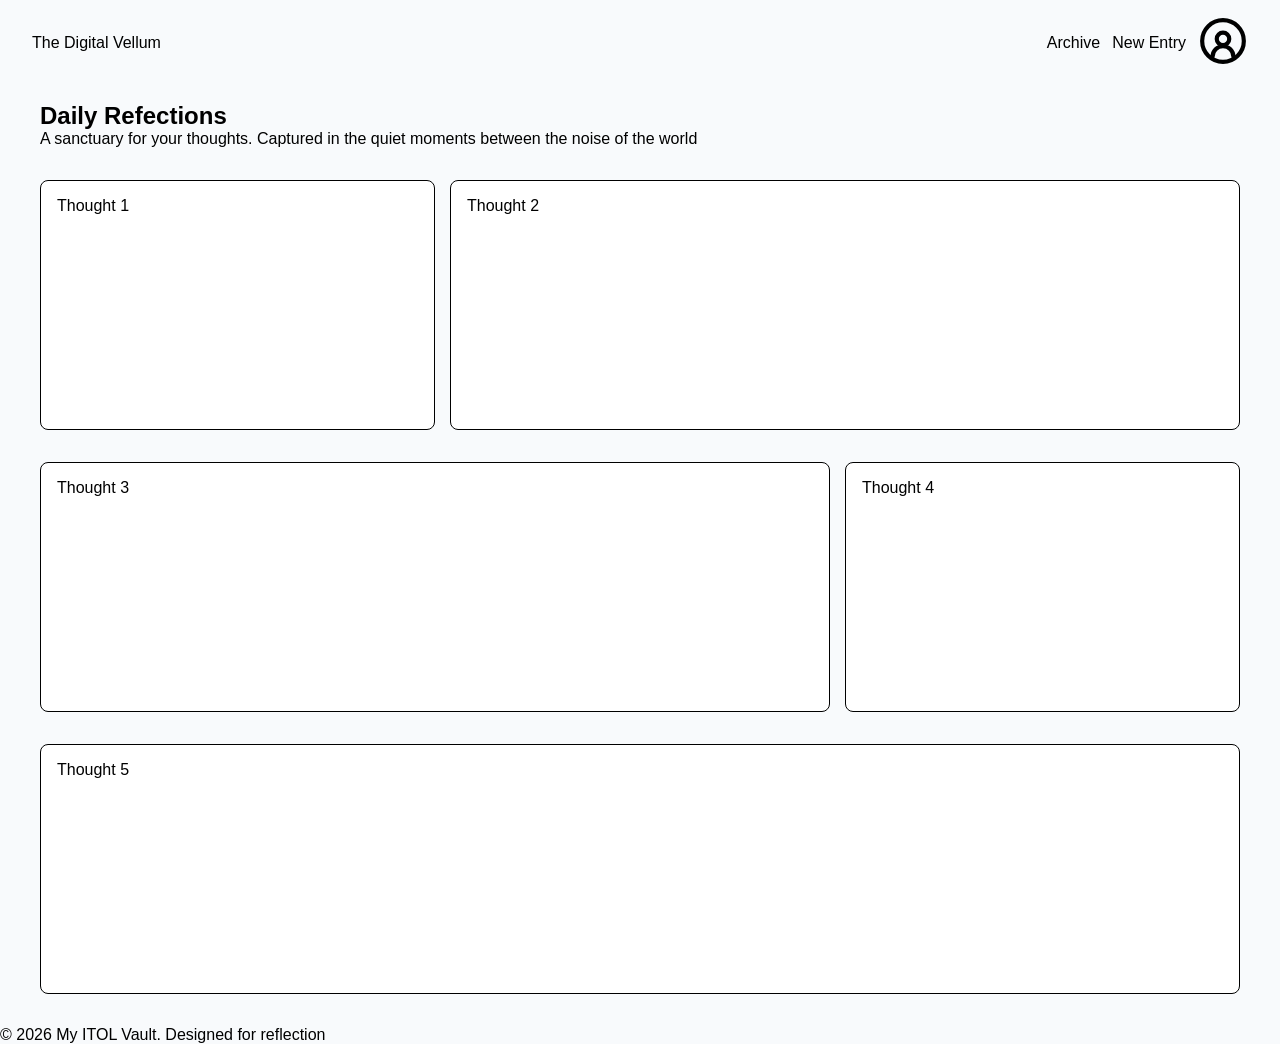
==== index.html @ 7866dc0d "created index.html basic layout" ====
<!DOCTYPE html>
<html lang="en">
<head>
    <meta charset="UTF-8">
    <meta name="viewport" content="width=device-width, initial-scale=1.0">
    <title>ITOL Vault</title>
    <link rel="stylesheet" href="./style.css">
</head>
<body>
    <header>
        <div class="header-text">The Digital Vellum</div>
        <nav>
            <ul>
                <li><a href=#>Archive</a></li>
                <li><a href=#>New Entry</a></li>
                <li>
                    <a href=#>
                        <svg xmlns="http://w3.org" 
                             viewBox="0 0 24 24" 
                             width="50" height="50" 
                             fill="none" stroke="currentColor" 
                             stroke-width="2" stroke-linecap="round" 
                             stroke-linejoin="round">
                            <!-- Outer Frame Circle -->
                            <circle cx="12" cy="12" r="10" />
  
                            <!-- Head -->
                            <circle cx="12" cy="11" r="3" />
  
                            <!-- Shoulders / Torso inside the frame -->
                            <path d="M7 19.5a5 5 0 0 1 10 0" />
                        </svg>
                    </a>
                </li>
            </ul>
        </nav>
    </header>
    <main>
        <section class="thoughts-container">
        <h1>Daily Refections</h1>
        <div>A sanctuary for your thoughts. 
            Captured in the quiet moments between 
            the noise of the world
        </div>
        <div >
            <div class="thoughts-grid line-one">
                <div class="thought-card">
                    <div class="thought-title">Thought 1</div>
                    <div class="thought-body"></div>
                </div>
                <div class=thought-card>
                    <div class="thought-title">Thought 2</div>
                    <div class="thought-body"></div>
                </div>
            </div>
            
            <div class="thoughts-grid line-two">
                <div class="thought-card">
                    <div class="thought-title">Thought 3</div>
                    <div class="thought-body"></div>
                </div>
                <div class=thought-card>
                    <div class="thought-title">Thought 4</div>
                    <div class="thought-body"></div>

                </div>
            </div>
            
            <div class="thoughts-grid line-three">
                <div class="thought-card">
                    <div class="thought-title">Thought 5</div>
                    <div class="thought-body"></div>

                </div>
            </div>
            
        </section>

        <section>

        </section>


    </main>
    <footer>
        <div>&copy; 2026 My ITOL Vault. Designed for reflection </div>
    </footer>
    
</body>
</html>
---- style.css ----
*{
    margin:0;
    padding:0;
    box-sizing: border-box;
}

body{
    background-color:#f8fafc ;
    font-family: Verdana, Geneva, Tahoma, sans-serif;
}

header{
    margin:1rem 2rem;
    display:flex;
    align-items: center;
    
}
.header-text{
    flex: 1 1 0%;
    color:black;
    font-weight: 500;
}

nav{
    
    
}

nav ul {
    display:flex;
    gap:12px;
    align-items: center;
    list-style: none;
}

nav a{
    text-decoration: none;
    font-family: Verdana, Geneva, Tahoma, sans-serif;
    color:black;
    font-weight: 500;
}

h1{
    
    color:black;
    font-weight: 800;
    font-size:x-large;
}

.thoughts-container{
    margin:2rem auto;
    max-width:1200px;
}

.thoughts-grid{
    display:grid;
    grid-auto-rows: minmax(250px, auto);
    margin:2rem 0;
    

    
}

.line-one{
    grid-template-columns: 1fr 2fr;
    gap:15px;
 
}

.line-two{
    grid-template-columns: 2fr 1fr;
    gap:15px;
}

.line-three{
    grid-column: span 2;
}

.thought-card{
    background-color: white;
    border-style: solid;
    border-width: 1px;
    border-radius: 8px;
    padding:1rem;
   
}
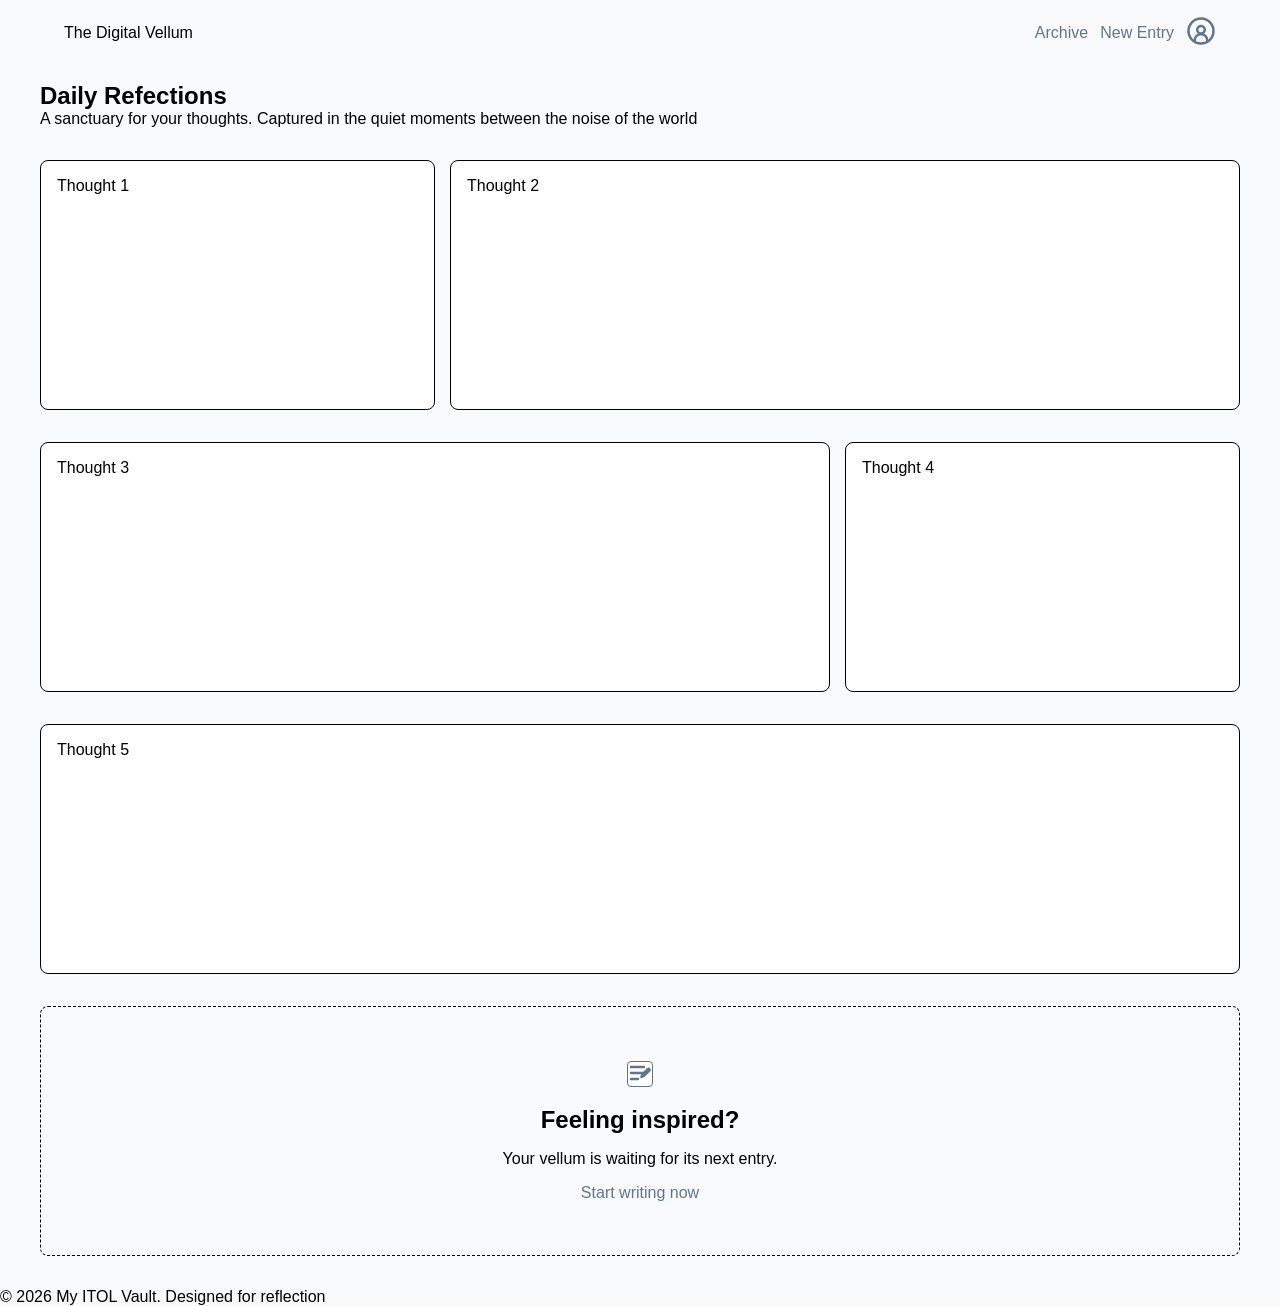
==== commit 6d845078: "Finished all pages and styling" ====
--- a/index.html
+++ b/index.html
@@ -11,14 +11,16 @@
         <div class="header-text">The Digital Vellum</div>
         <nav>
             <ul>
-                <li><a href=#>Archive</a></li>
-                <li><a href=#>New Entry</a></li>
+                <li><a href="vault.html" class="nav-link">Archive</a></li>
+                <li><a href="new-entry.html" class="nav-link">New Entry</a></li>
                 <li>
-                    <a href=#>
+                    <a href="#" class="project-icon">
                         <svg xmlns="http://w3.org" 
                              viewBox="0 0 24 24" 
-                             width="50" height="50" 
-                             fill="none" stroke="currentColor" 
+                             width="30" 
+                             height="30" 
+                             fill="none" 
+                             stroke="currentColor" 
                              stroke-width="2" stroke-linecap="round" 
                              stroke-linejoin="round">
                             <!-- Outer Frame Circle -->
@@ -76,8 +78,36 @@
             
         </section>
 
-        <section>
-
+        <section class="thoughts-container">
+            <div class="home-new-thought">
+                
+                <div>
+                    <a href="new-entry.html" class="project-icon-badge">
+                        <svg xmlns="http://w3.org" 
+                            width="24" 
+                            height="24" 
+                            viewBox="0 0 24 24" 
+                            fill="none" 
+                            stroke="currentColor" 
+                            stroke-width="2.5" 
+                            stroke-linecap="round" 
+                            stroke-linejoin="round" 
+                            class="project-icon">
+                            
+                            <!-- Staggered horizontal text lines (Top & middle are long, bottom is short) -->
+                            <line x1="3" y1="5" x2="16" y2="5"></line>
+                            <line x1="3" y1="11" x2="16" y2="11"></line>
+                            <line x1="3" y1="17" x2="10" y2="17"></line>
+                            
+                            <!-- Sharp angled pencil sitting in the bottom-right gap -->
+                            <path d="M14.5 12.5l5.5-5.5a1 1 0 0 1 1.4 1.4l-5.5 5.5-2.5 1 1-2.5z"></path>
+                        </svg>
+                    </a>
+                </div>
+                <div><h2>Feeling inspired?</h2></div>
+                <div>Your vellum is waiting for its next entry.</div>
+                <div><a href="new-entry.html" class="nav-link">Start writing now</a></div>
+            </div>
         </section>
 
 
--- a/style.css
+++ b/style.css
@@ -11,6 +11,7 @@
 
 header{
     margin:1rem 2rem;
+    padding:0 2rem;
     display:flex;
     align-items: center;
     
@@ -33,11 +34,41 @@
     list-style: none;
 }
 
-nav a{
+.nav-link{
     text-decoration: none;
     font-family: Verdana, Geneva, Tahoma, sans-serif;
+    color:#64748b;
+    font-weight: 500;
+}
+
+.nav-link:hover{
+    text-decoration: underline;
+    text-decoration-thickness: 2px;
+    text-underline-offset: 8px;
     color:black;
-    font-weight: 500;
+    font-weight: 600;
+
+}
+
+.project-icon-badge{
+    display:inline-flex;
+    align-items: center;
+    justify-content: center;
+    border-width: 1px;
+    border-style: solid;
+    border-radius:4px;
+    border-color: #64748b;
+    background-color: white;
+}
+
+.project-icon{
+    
+    color:#64748b;
+}
+
+.project-icon:hover{
+    color:black;
+    font-weight: 600;
 }
 
 h1{
@@ -83,4 +114,20 @@
     border-radius: 8px;
     padding:1rem;
    
-}+}
+
+.home-new-thought{
+    width:100%;
+    min-height: 250px;
+    margin: 2rem  0;
+    border-style: dashed;
+    border-width: 1px;
+    border-radius:8px;
+    display:flex;
+    flex-direction: column;
+    gap:16px;
+    align-items: center;
+    justify-content: center;
+
+}
+
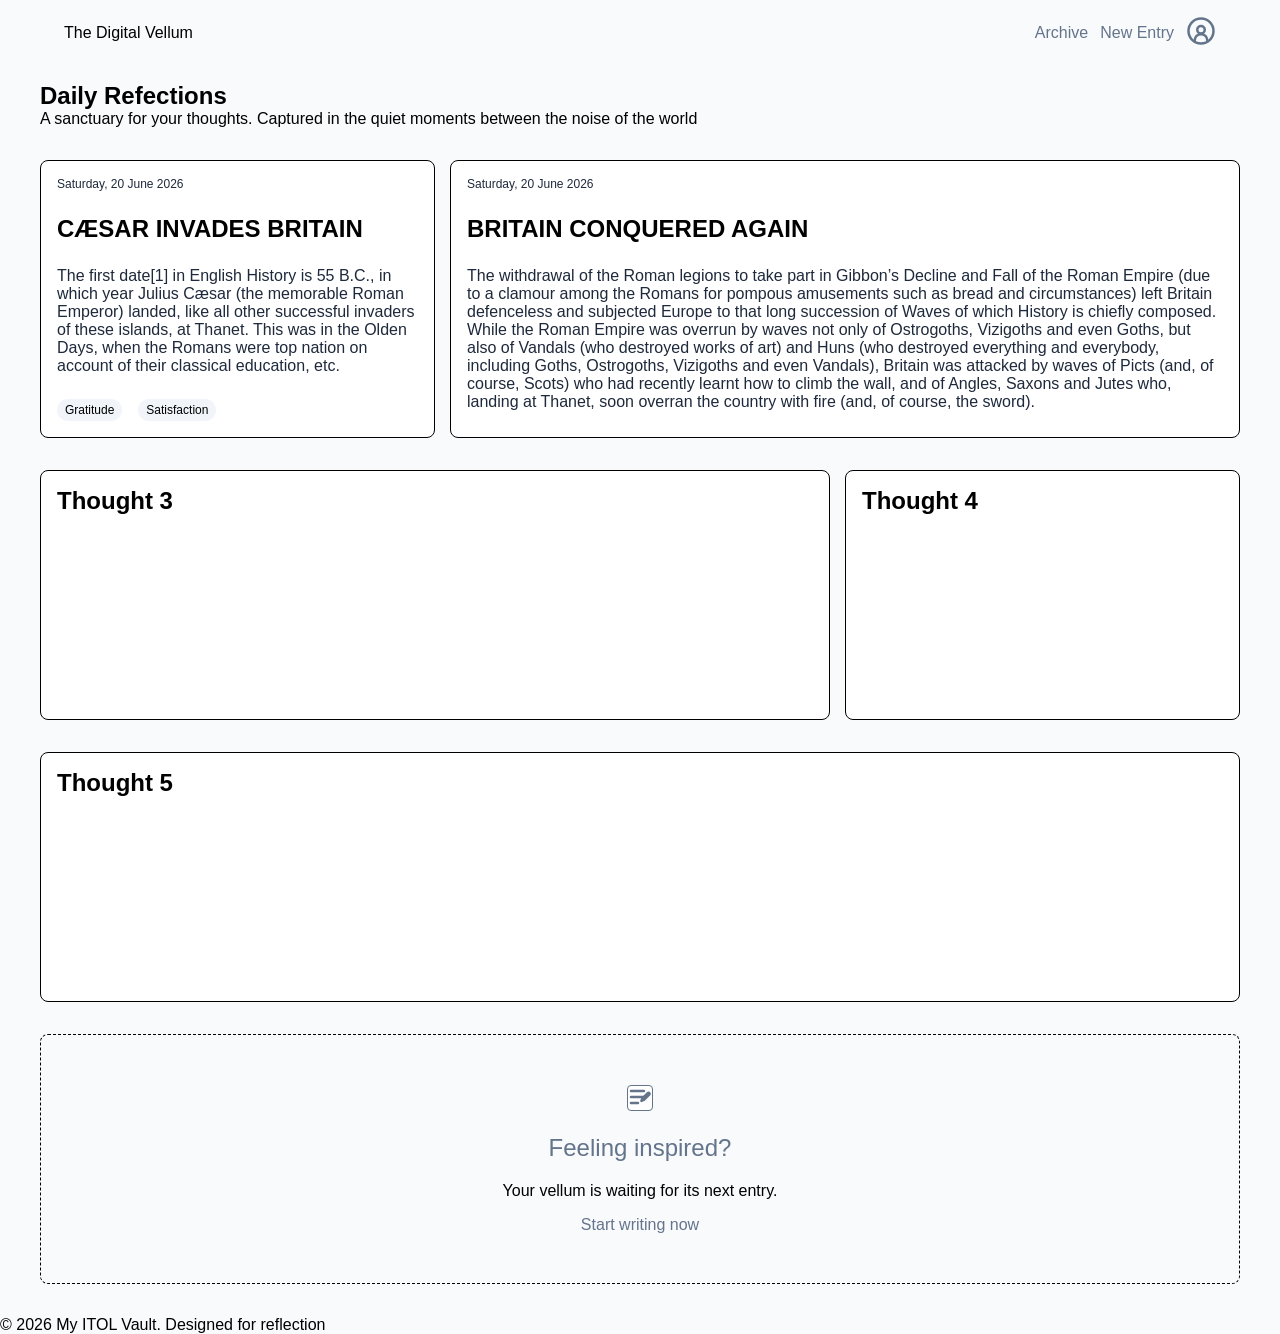
==== commit fcd70a15: "started adding mood buttons and logic" ====
--- a/index.html
+++ b/index.html
@@ -46,13 +46,26 @@
         </div>
         <div >
             <div class="thoughts-grid line-one">
+                
                 <div class="thought-card">
-                    <div class="thought-title">Thought 1</div>
-                    <div class="thought-body"></div>
+                    <div id="thought-date" class="thought-date">Saturday, 20 June 2026</div>
+                    <div class="thought-title">CÆSAR INVADES BRITAIN</div>
+                    <div class="thought-body">The first date⁠[1] in English History is 55 B.C., 
+                        in which year Julius Cæsar (the memorable Roman Emperor) landed, 
+                        like all other successful invaders of these islands, at Thanet. 
+                        This was in the Olden Days, when the Romans were top nation on account of 
+                        their classical education, etc.</div>
+                    <div class="tag-container">
+                        <div class="tag-button">Gratitude</div>
+                        <div class="tag-button">Satisfaction</div>
+                    </div>
                 </div>
+
                 <div class=thought-card>
-                    <div class="thought-title">Thought 2</div>
-                    <div class="thought-body"></div>
+                    <div id="thought-date" class="thought-date">Saturday, 20 June 2026</div>
+                    <div class="thought-title">BRITAIN CONQUERED AGAIN</div>
+                    <div class="thought-body">The withdrawal of the Roman legions to take part in Gibbon’s Decline and Fall of the Roman Empire (due to a clamour among the Romans for pompous amusements such as bread and circumstances) left Britain defenceless and subjected Europe to that long succession of Waves of which History is chiefly composed. While the Roman Empire was overrun by waves not only of Ostrogoths, Vizigoths and even Goths, but also of Vandals (who destroyed works of art) and Huns (who destroyed everything and everybody, including Goths, Ostrogoths, Vizigoths and even Vandals), Britain was attacked by waves of Picts (and, of course, Scots) who had recently learnt how to climb the wall, and of Angles, Saxons and Jutes who, landing at Thanet, soon overran the country with fire (and, of course, the sword).</div>
+                </div>
                 </div>
             </div>
             
--- a/style.css
+++ b/style.css
@@ -1,3 +1,4 @@
+/*GLOBAL*/
 *{
     margin:0;
     padding:0;
@@ -9,6 +10,7 @@
     font-family: Verdana, Geneva, Tahoma, sans-serif;
 }
 
+/*HEADER AND NAVIGATION*/
 header{
     margin:1rem 2rem;
     padding:0 2rem;
@@ -78,18 +80,20 @@
     font-size:x-large;
 }
 
+/*INDEX PAGE*/
+
 .thoughts-container{
     margin:2rem auto;
     max-width:1200px;
 }
+
+/*LAYOUT*/
 
 .thoughts-grid{
     display:grid;
     grid-auto-rows: minmax(250px, auto);
     margin:2rem 0;
     
-
-    
 }
 
 .line-one{
@@ -107,14 +111,49 @@
     grid-column: span 2;
 }
 
+/*CARD STYLING*/
 .thought-card{
     background-color: white;
     border-style: solid;
     border-width: 1px;
     border-radius: 8px;
     padding:1rem;
+    display:flex;
+    flex-direction: column;
+    gap:24px;
    
 }
+
+.thought-date{
+    color:#1e293b;
+    font-size: 0.75rem;
+}
+
+.thought-title{
+    font-weight: 600;
+    font-size: 1.5rem;
+
+}
+
+.thought-body{
+    color: #1e293b;
+    font-size:1rem;
+}
+
+.tag-container{
+    display:flex;
+    gap:1rem;
+}
+
+.tag-button{
+    background-color:#f1f5f9;
+    color: black;
+    border-radius:999px;
+    padding:0.25rem 0.5rem;
+    font-size: 0.75rem ;
+}
+
+/*LAST SECTION NEW THOUGHT LINK*/
 
 .home-new-thought{
     width:100%;
@@ -131,3 +170,164 @@
 
 }
 
+/*INPUT FORM*/
+
+.input-container{
+    display:flex;
+    margin:auto;
+    max-width:2000px;
+
+}
+
+.thought-column{
+    max-width: 250px;
+}
+
+.blank{
+    height:160px;
+    
+}
+
+.thought-input{
+    text-align:right;
+    color:#cbd5e1;
+    padding:0 1rem;
+    font-size: small;
+    margin-top: 1rem;
+}
+.input-form{
+    display:flex;
+    flex-direction: column;
+    gap:12px;
+}
+
+.entry-title-container{
+    
+    border-left-width: 2px;
+    border-left-style: solid;
+    border-left-color: #64748b;
+    
+}
+
+h2{
+    color:#64748b;
+    font-weight: 500;
+    padding:0.25rem 0.5rem;
+}
+
+.entry-title{
+    color:#64748b;
+    font-size: 48px;
+    border-style: none;
+    background-color: none;
+    margin-top: 8px;
+    padding:0.25rem 0.5rem;
+}
+
+.entry-text{
+    width:100%;
+    min-height:350px;
+    font-size: large;
+    padding:0.25rem;
+    border-radius: 8px;
+}
+
+.entry-tag-btn-container{
+    display:inline-flex;
+    align-items: center;
+    gap:0.5rem;
+    background-color: #1e293b;
+    border-radius: 999px;
+    padding:0.25rem 0.75rem;
+    width:max-content;
+    color:white;
+}
+
+.entry-tag-btn{
+    background-color: transparent;
+    border:none;
+    color:white;
+    padding:0;
+    cursor:pointer;
+}
+
+.entry-tag-delete{
+    display:flex;
+    align-items: center;
+    justify-content: center;
+    background-color: white;
+    color:red;
+    border-radius:50%;
+    width:1.25rem;
+    height:1.25rem;
+    padding:0;
+    cursor:pointer;
+    font-size:0.75rem;
+}
+
+.btn-container{
+    display:flex;
+    gap:24px;
+    align-self: flex-end;
+   
+
+}
+
+.btn{
+    width:120px;
+    height:30px;
+    color:white;
+    background-color: black;
+    cursor:pointer;
+    border-radius: 8px;
+
+}
+
+.btn-1{
+    color:black;
+    font-weight: 500;
+    border:none;
+    cursor:pointer;
+     background-color:#f8fafc;
+}
+
+#mood-dialog{
+    position: fixed;
+    margin: 0!important;
+    top: 50%;
+    left: 50%;
+    transform: translate(-50%, -50%);
+    border: none;
+    border-radius: 12px;
+    padding: 24px;
+    box-shadow: 0 10px 25px rgba(0, 0, 0, 0.2);
+    background-color: #ffffff;
+    z-index: 9999;
+}
+
+/*ARCHIVE PAGE*/
+
+.archive-container{
+    max-width:1000px;
+    margin:auto;
+    display:flex;
+    flex-direction: column;
+    gap:3rem;
+
+}
+
+.archive-header{
+    display:flex;
+    flex-direction: column;
+    gap:1rem;
+    max-width:400px;
+}
+
+.archive-date-container{
+
+    display:flex;
+    align-items: center;
+    gap:1rem;
+
+}
+
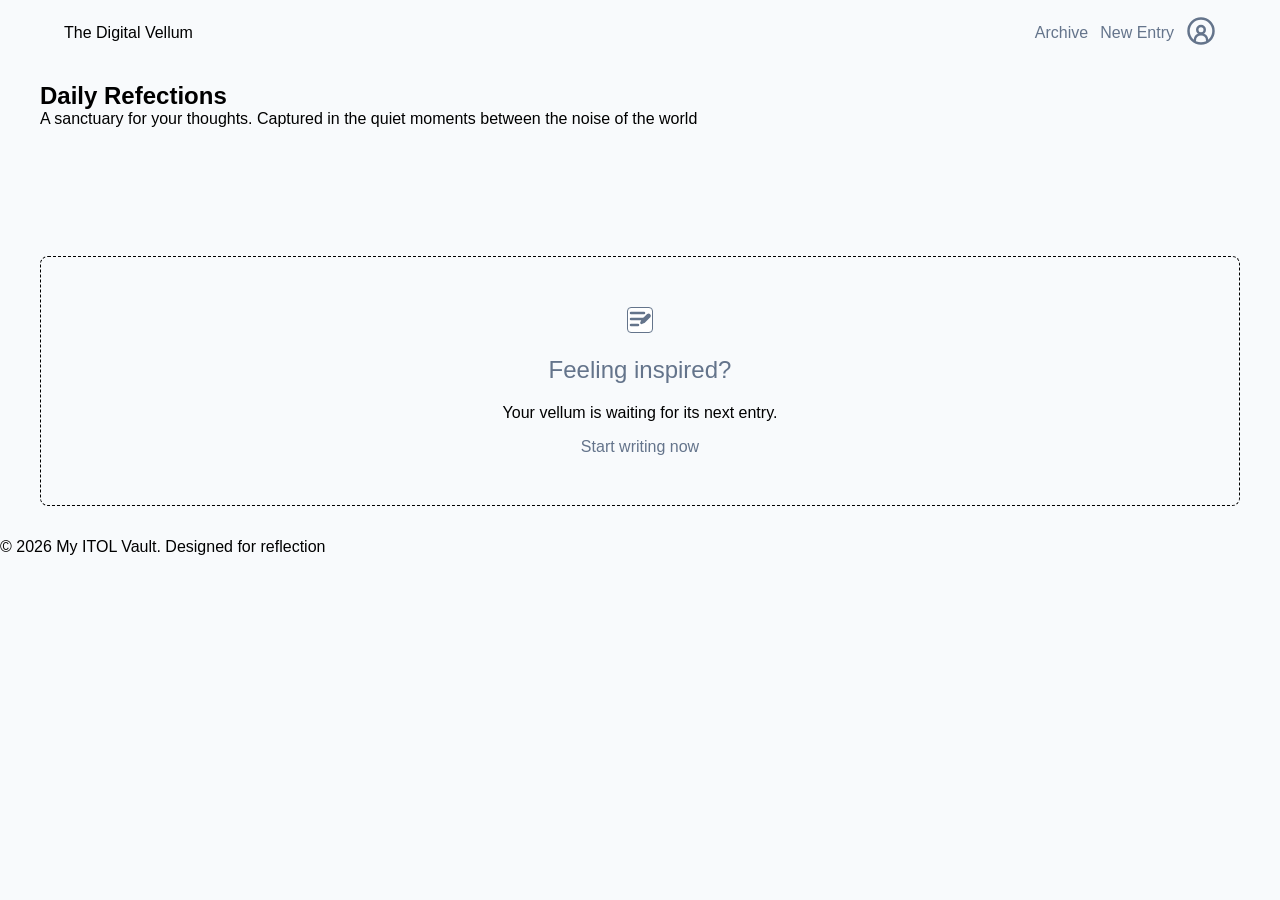
==== commit 07126c87: "Improved styling wrote logic to dispaly thoughts" ====
--- a/index.html
+++ b/index.html
@@ -46,47 +46,15 @@
         </div>
         <div >
             <div class="thoughts-grid line-one">
-                
-                <div class="thought-card">
-                    <div id="thought-date" class="thought-date">Saturday, 20 June 2026</div>
-                    <div class="thought-title">CÆSAR INVADES BRITAIN</div>
-                    <div class="thought-body">The first date⁠[1] in English History is 55 B.C., 
-                        in which year Julius Cæsar (the memorable Roman Emperor) landed, 
-                        like all other successful invaders of these islands, at Thanet. 
-                        This was in the Olden Days, when the Romans were top nation on account of 
-                        their classical education, etc.</div>
-                    <div class="tag-container">
-                        <div class="tag-button">Gratitude</div>
-                        <div class="tag-button">Satisfaction</div>
-                    </div>
-                </div>
-
-                <div class=thought-card>
-                    <div id="thought-date" class="thought-date">Saturday, 20 June 2026</div>
-                    <div class="thought-title">BRITAIN CONQUERED AGAIN</div>
-                    <div class="thought-body">The withdrawal of the Roman legions to take part in Gibbon’s Decline and Fall of the Roman Empire (due to a clamour among the Romans for pompous amusements such as bread and circumstances) left Britain defenceless and subjected Europe to that long succession of Waves of which History is chiefly composed. While the Roman Empire was overrun by waves not only of Ostrogoths, Vizigoths and even Goths, but also of Vandals (who destroyed works of art) and Huns (who destroyed everything and everybody, including Goths, Ostrogoths, Vizigoths and even Vandals), Britain was attacked by waves of Picts (and, of course, Scots) who had recently learnt how to climb the wall, and of Angles, Saxons and Jutes who, landing at Thanet, soon overran the country with fire (and, of course, the sword).</div>
-                </div>
-                </div>
+            <!--Dynamic Content-->
             </div>
             
             <div class="thoughts-grid line-two">
-                <div class="thought-card">
-                    <div class="thought-title">Thought 3</div>
-                    <div class="thought-body"></div>
-                </div>
-                <div class=thought-card>
-                    <div class="thought-title">Thought 4</div>
-                    <div class="thought-body"></div>
-
-                </div>
+            <!--Dynamic Content-->
             </div>
             
             <div class="thoughts-grid line-three">
-                <div class="thought-card">
-                    <div class="thought-title">Thought 5</div>
-                    <div class="thought-body"></div>
-
-                </div>
+            <!--Dynamic Content-->
             </div>
             
         </section>
@@ -128,6 +96,8 @@
     <footer>
         <div>&copy; 2026 My ITOL Vault. Designed for reflection </div>
     </footer>
+    <script src="./app.js"></script>
+    <script src="./home.js"></script>
     
 </body>
 </html>
--- a/style.css
+++ b/style.css
@@ -97,14 +97,16 @@
 }
 
 .line-one{
+    grid-template-columns: 2fr 1fr;
+    gap:15px;
+    direction: rtl;
+ 
+}
+
+.line-two{
     grid-template-columns: 1fr 2fr;
     gap:15px;
- 
-}
-
-.line-two{
-    grid-template-columns: 2fr 1fr;
-    gap:15px;
+    direction: rtl;
 }
 
 .line-three{
@@ -215,6 +217,8 @@
     padding:0.25rem 0.5rem;
 }
 
+
+
 .entry-title{
     color:#64748b;
     font-size: 48px;
@@ -224,34 +228,26 @@
     padding:0.25rem 0.5rem;
 }
 
-.entry-text{
-    width:100%;
-    min-height:350px;
-    font-size: large;
-    padding:0.25rem;
-    border-radius: 8px;
-}
-
-.entry-tag-btn-container{
-    display:inline-flex;
+.mood-container{
+    display:flex;
+    flex-direction: row-reverse;
+    gap:8px;
+    align-items: center;
+}
+
+.mood-tag{
+    
+    display:flex;
     align-items: center;
     gap:0.5rem;
-    background-color: #1e293b;
+    background-color:#64748b;
     border-radius: 999px;
     padding:0.25rem 0.75rem;
     width:max-content;
     color:white;
 }
 
-.entry-tag-btn{
-    background-color: transparent;
-    border:none;
-    color:white;
-    padding:0;
-    cursor:pointer;
-}
-
-.entry-tag-delete{
+.mood-delete{
     display:flex;
     align-items: center;
     justify-content: center;
@@ -265,12 +261,22 @@
     font-size:0.75rem;
 }
 
+.entry-date{
+    display:none;
+}
+
+.entry-text{
+    width:100%;
+    min-height:350px;
+    font-size: large;
+    padding:0.25rem;
+    border-radius: 8px;
+}
+
 .btn-container{
     display:flex;
     gap:24px;
     align-self: flex-end;
-   
-
 }
 
 .btn{
@@ -279,8 +285,14 @@
     color:white;
     background-color: black;
     cursor:pointer;
-    border-radius: 8px;
-
+    border-radius: 4px;
+    border: 1px solid black; 
+    transition: background-color 0.3s ease, color 0.3s ease;
+}
+
+.btn:hover{
+    background-color:#64748b;
+   
 }
 
 .btn-1{
@@ -288,7 +300,15 @@
     font-weight: 500;
     border:none;
     cursor:pointer;
-     background-color:#f8fafc;
+    background-color:#f8fafc;
+    transition: font-size 0.3s ease-in-out;
+}
+
+.btn-1:hover{
+    text-decoration:underline;
+    text-underline-offset: 8px;
+    font-size: 18px;
+
 }
 
 #mood-dialog{
@@ -331,3 +351,9 @@
 
 }
 
+#display-thoughts{
+    display:flex;
+    flex-direction: column;
+    gap:2rem;
+}
+
